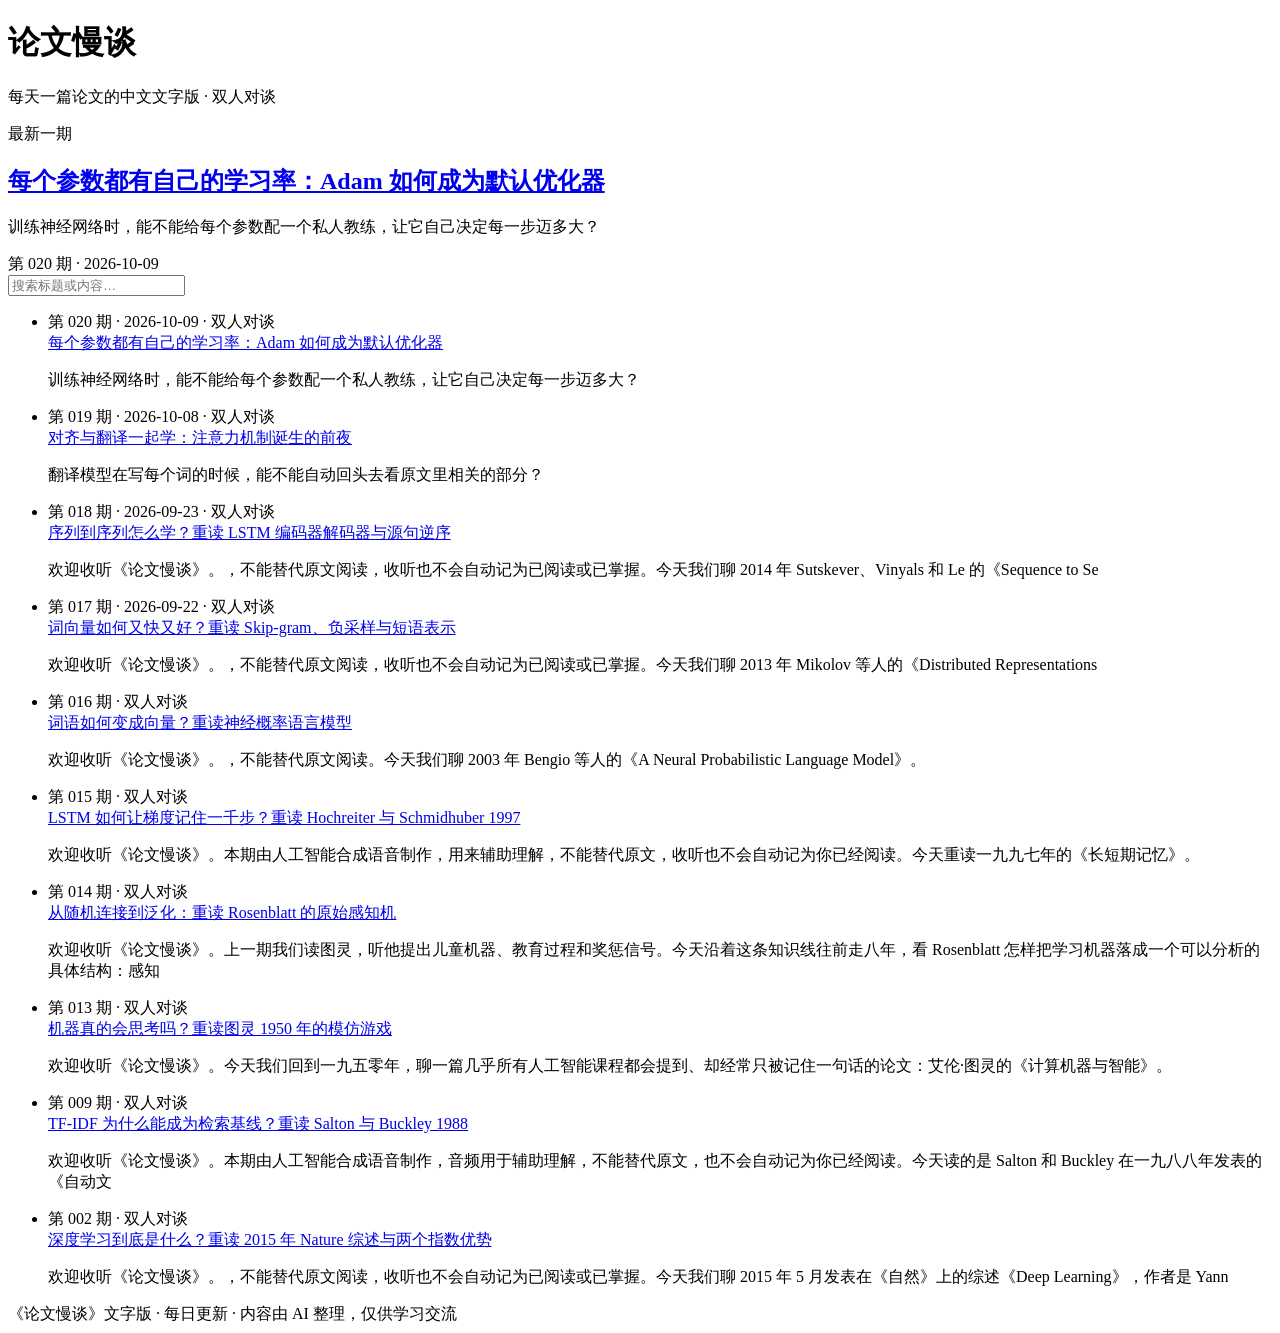
==== index.html @ fa06c76e "论文慢谈文字版博客 (1/4)" ====
<!DOCTYPE html><html lang="zh-CN"><head><title>论文慢谈 · 文字版</title><meta charset="utf-8">
<meta name="viewport" content="width=device-width,initial-scale=1">
<link rel="stylesheet" href="style.css">
</head><body><div class="wrap"><header class="site"><h1>论文慢谈</h1><p>每天一篇论文的中文文字版 · 双人对谈</p></header><div class="hero"><div class="kicker">最新一期</div><h2><a href="posts/020.html">每个参数都有自己的学习率：Adam 如何成为默认优化器</a></h2><p class="ex">训练神经网络时，能不能给每个参数配一个私人教练，让它自己决定每一步迈多大？</p><div class="meta">第 020 期 · 2026-10-09</div></div><div class="search"><input id="q" type="search" placeholder="搜索标题或内容…"></div><ul class="archive"><li><div class="meta">第 020 期 · <span>2026-10-09</span> · 双人对谈</div><a class="t" href="posts/020.html">每个参数都有自己的学习率：Adam 如何成为默认优化器</a><p class="ex">训练神经网络时，能不能给每个参数配一个私人教练，让它自己决定每一步迈多大？</p></li><li><div class="meta">第 019 期 · <span>2026-10-08</span> · 双人对谈</div><a class="t" href="posts/019.html">对齐与翻译一起学：注意力机制诞生的前夜</a><p class="ex">翻译模型在写每个词的时候，能不能自动回头去看原文里相关的部分？</p></li><li><div class="meta">第 018 期 · <span>2026-09-23</span> · 双人对谈</div><a class="t" href="posts/018.html">序列到序列怎么学？重读 LSTM 编码器解码器与源句逆序</a><p class="ex">欢迎收听《论文慢谈》。，不能替代原文阅读，收听也不会自动记为已阅读或已掌握。今天我们聊 2014 年 Sutskever、Vinyals 和 Le 的《Sequence to Se</p></li><li><div class="meta">第 017 期 · <span>2026-09-22</span> · 双人对谈</div><a class="t" href="posts/017.html">词向量如何又快又好？重读 Skip-gram、负采样与短语表示</a><p class="ex">欢迎收听《论文慢谈》。，不能替代原文阅读，收听也不会自动记为已阅读或已掌握。今天我们聊 2013 年 Mikolov 等人的《Distributed Representations</p></li><li><div class="meta">第 016 期 · 双人对谈</div><a class="t" href="posts/016.html">词语如何变成向量？重读神经概率语言模型</a><p class="ex">欢迎收听《论文慢谈》。，不能替代原文阅读。今天我们聊 2003 年 Bengio 等人的《A Neural Probabilistic Language Model》。</p></li><li><div class="meta">第 015 期 · 双人对谈</div><a class="t" href="posts/015.html">LSTM 如何让梯度记住一千步？重读 Hochreiter 与 Schmidhuber 1997</a><p class="ex">欢迎收听《论文慢谈》。本期由人工智能合成语音制作，用来辅助理解，不能替代原文，收听也不会自动记为你已经阅读。今天重读一九九七年的《长短期记忆》。</p></li><li><div class="meta">第 014 期 · 双人对谈</div><a class="t" href="posts/014.html">从随机连接到泛化：重读 Rosenblatt 的原始感知机</a><p class="ex">欢迎收听《论文慢谈》。上一期我们读图灵，听他提出儿童机器、教育过程和奖惩信号。今天沿着这条知识线往前走八年，看 Rosenblatt 怎样把学习机器落成一个可以分析的具体结构：感知</p></li><li><div class="meta">第 013 期 · 双人对谈</div><a class="t" href="posts/013.html">机器真的会思考吗？重读图灵 1950 年的模仿游戏</a><p class="ex">欢迎收听《论文慢谈》。今天我们回到一九五零年，聊一篇几乎所有人工智能课程都会提到、却经常只被记住一句话的论文：艾伦·图灵的《计算机器与智能》。</p></li><li><div class="meta">第 009 期 · 双人对谈</div><a class="t" href="posts/009.html">TF-IDF 为什么能成为检索基线？重读 Salton 与 Buckley 1988</a><p class="ex">欢迎收听《论文慢谈》。本期由人工智能合成语音制作，音频用于辅助理解，不能替代原文，也不会自动记为你已经阅读。今天读的是 Salton 和 Buckley 在一九八八年发表的《自动文</p></li><li><div class="meta">第 002 期 · 双人对谈</div><a class="t" href="posts/002.html">深度学习到底是什么？重读 2015 年 Nature 综述与两个指数优势</a><p class="ex">欢迎收听《论文慢谈》。，不能替代原文阅读，收听也不会自动记为已阅读或已掌握。今天我们聊 2015 年 5 月发表在《自然》上的综述《Deep Learning》，作者是 Yann </p></li></ul><footer class="site">《论文慢谈》文字版 · 每日更新 · 内容由 AI 整理，仅供学习交流</footer></div><script src="app.js"></script></body></html>
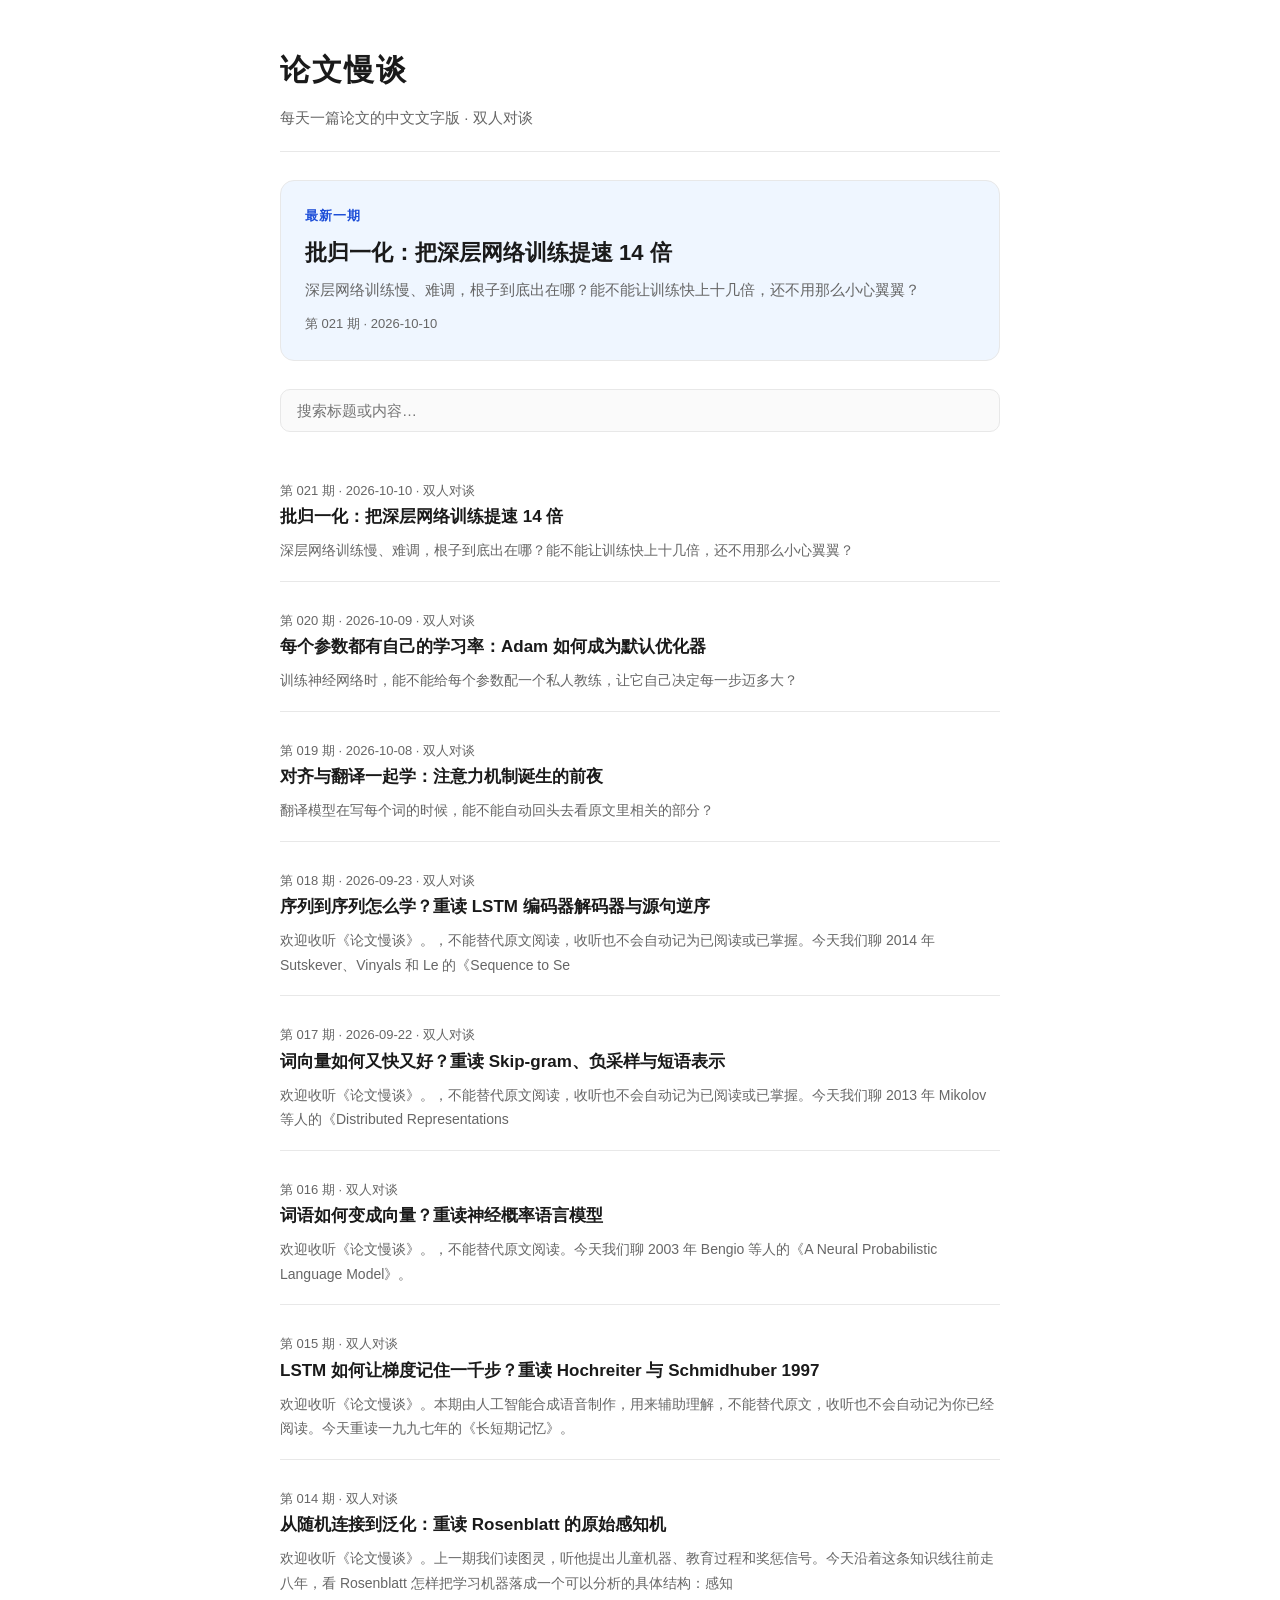
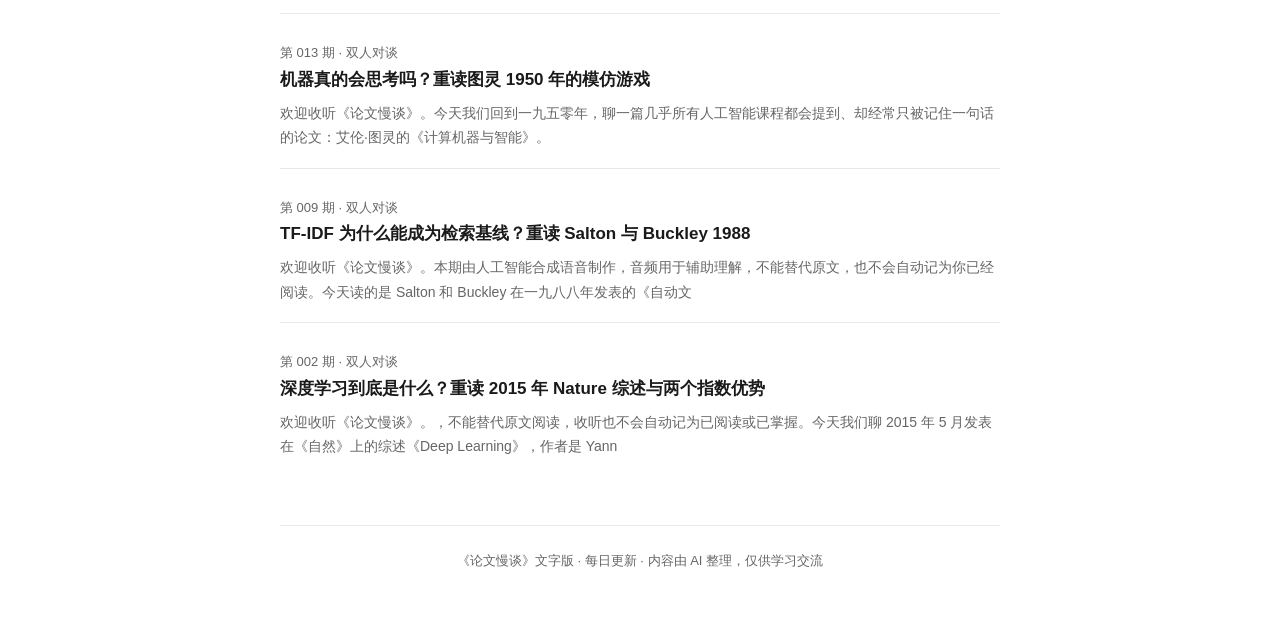
==== commit 16068aee: "paper 021 2026-10-10" ====
--- a/index.html
+++ b/index.html
@@ -1,4 +1,4 @@
 <!DOCTYPE html><html lang="zh-CN"><head><title>论文慢谈 · 文字版</title><meta charset="utf-8">
 <meta name="viewport" content="width=device-width,initial-scale=1">
 <link rel="stylesheet" href="style.css">
-</head><body><div class="wrap"><header class="site"><h1>论文慢谈</h1><p>每天一篇论文的中文文字版 · 双人对谈</p></header><div class="hero"><div class="kicker">最新一期</div><h2><a href="posts/020.html">每个参数都有自己的学习率：Adam 如何成为默认优化器</a></h2><p class="ex">训练神经网络时，能不能给每个参数配一个私人教练，让它自己决定每一步迈多大？</p><div class="meta">第 020 期 · 2026-10-09</div></div><div class="search"><input id="q" type="search" placeholder="搜索标题或内容…"></div><ul class="archive"><li><div class="meta">第 020 期 · <span>2026-10-09</span> · 双人对谈</div><a class="t" href="posts/020.html">每个参数都有自己的学习率：Adam 如何成为默认优化器</a><p class="ex">训练神经网络时，能不能给每个参数配一个私人教练，让它自己决定每一步迈多大？</p></li><li><div class="meta">第 019 期 · <span>2026-10-08</span> · 双人对谈</div><a class="t" href="posts/019.html">对齐与翻译一起学：注意力机制诞生的前夜</a><p class="ex">翻译模型在写每个词的时候，能不能自动回头去看原文里相关的部分？</p></li><li><div class="meta">第 018 期 · <span>2026-09-23</span> · 双人对谈</div><a class="t" href="posts/018.html">序列到序列怎么学？重读 LSTM 编码器解码器与源句逆序</a><p class="ex">欢迎收听《论文慢谈》。，不能替代原文阅读，收听也不会自动记为已阅读或已掌握。今天我们聊 2014 年 Sutskever、Vinyals 和 Le 的《Sequence to Se</p></li><li><div class="meta">第 017 期 · <span>2026-09-22</span> · 双人对谈</div><a class="t" href="posts/017.html">词向量如何又快又好？重读 Skip-gram、负采样与短语表示</a><p class="ex">欢迎收听《论文慢谈》。，不能替代原文阅读，收听也不会自动记为已阅读或已掌握。今天我们聊 2013 年 Mikolov 等人的《Distributed Representations</p></li><li><div class="meta">第 016 期 · 双人对谈</div><a class="t" href="posts/016.html">词语如何变成向量？重读神经概率语言模型</a><p class="ex">欢迎收听《论文慢谈》。，不能替代原文阅读。今天我们聊 2003 年 Bengio 等人的《A Neural Probabilistic Language Model》。</p></li><li><div class="meta">第 015 期 · 双人对谈</div><a class="t" href="posts/015.html">LSTM 如何让梯度记住一千步？重读 Hochreiter 与 Schmidhuber 1997</a><p class="ex">欢迎收听《论文慢谈》。本期由人工智能合成语音制作，用来辅助理解，不能替代原文，收听也不会自动记为你已经阅读。今天重读一九九七年的《长短期记忆》。</p></li><li><div class="meta">第 014 期 · 双人对谈</div><a class="t" href="posts/014.html">从随机连接到泛化：重读 Rosenblatt 的原始感知机</a><p class="ex">欢迎收听《论文慢谈》。上一期我们读图灵，听他提出儿童机器、教育过程和奖惩信号。今天沿着这条知识线往前走八年，看 Rosenblatt 怎样把学习机器落成一个可以分析的具体结构：感知</p></li><li><div class="meta">第 013 期 · 双人对谈</div><a class="t" href="posts/013.html">机器真的会思考吗？重读图灵 1950 年的模仿游戏</a><p class="ex">欢迎收听《论文慢谈》。今天我们回到一九五零年，聊一篇几乎所有人工智能课程都会提到、却经常只被记住一句话的论文：艾伦·图灵的《计算机器与智能》。</p></li><li><div class="meta">第 009 期 · 双人对谈</div><a class="t" href="posts/009.html">TF-IDF 为什么能成为检索基线？重读 Salton 与 Buckley 1988</a><p class="ex">欢迎收听《论文慢谈》。本期由人工智能合成语音制作，音频用于辅助理解，不能替代原文，也不会自动记为你已经阅读。今天读的是 Salton 和 Buckley 在一九八八年发表的《自动文</p></li><li><div class="meta">第 002 期 · 双人对谈</div><a class="t" href="posts/002.html">深度学习到底是什么？重读 2015 年 Nature 综述与两个指数优势</a><p class="ex">欢迎收听《论文慢谈》。，不能替代原文阅读，收听也不会自动记为已阅读或已掌握。今天我们聊 2015 年 5 月发表在《自然》上的综述《Deep Learning》，作者是 Yann </p></li></ul><footer class="site">《论文慢谈》文字版 · 每日更新 · 内容由 AI 整理，仅供学习交流</footer></div><script src="app.js"></script></body></html>+</head><body><div class="wrap"><header class="site"><h1>论文慢谈</h1><p>每天一篇论文的中文文字版 · 双人对谈</p></header><div class="hero"><div class="kicker">最新一期</div><h2><a href="posts/021.html">批归一化：把深层网络训练提速 14 倍</a></h2><p class="ex">深层网络训练慢、难调，根子到底出在哪？能不能让训练快上十几倍，还不用那么小心翼翼？</p><div class="meta">第 021 期 · 2026-10-10</div></div><div class="search"><input id="q" type="search" placeholder="搜索标题或内容…"></div><ul class="archive"><li><div class="meta">第 021 期 · <span>2026-10-10</span> · 双人对谈</div><a class="t" href="posts/021.html">批归一化：把深层网络训练提速 14 倍</a><p class="ex">深层网络训练慢、难调，根子到底出在哪？能不能让训练快上十几倍，还不用那么小心翼翼？</p></li><li><div class="meta">第 020 期 · <span>2026-10-09</span> · 双人对谈</div><a class="t" href="posts/020.html">每个参数都有自己的学习率：Adam 如何成为默认优化器</a><p class="ex">训练神经网络时，能不能给每个参数配一个私人教练，让它自己决定每一步迈多大？</p></li><li><div class="meta">第 019 期 · <span>2026-10-08</span> · 双人对谈</div><a class="t" href="posts/019.html">对齐与翻译一起学：注意力机制诞生的前夜</a><p class="ex">翻译模型在写每个词的时候，能不能自动回头去看原文里相关的部分？</p></li><li><div class="meta">第 018 期 · <span>2026-09-23</span> · 双人对谈</div><a class="t" href="posts/018.html">序列到序列怎么学？重读 LSTM 编码器解码器与源句逆序</a><p class="ex">欢迎收听《论文慢谈》。，不能替代原文阅读，收听也不会自动记为已阅读或已掌握。今天我们聊 2014 年 Sutskever、Vinyals 和 Le 的《Sequence to Se</p></li><li><div class="meta">第 017 期 · <span>2026-09-22</span> · 双人对谈</div><a class="t" href="posts/017.html">词向量如何又快又好？重读 Skip-gram、负采样与短语表示</a><p class="ex">欢迎收听《论文慢谈》。，不能替代原文阅读，收听也不会自动记为已阅读或已掌握。今天我们聊 2013 年 Mikolov 等人的《Distributed Representations</p></li><li><div class="meta">第 016 期 · 双人对谈</div><a class="t" href="posts/016.html">词语如何变成向量？重读神经概率语言模型</a><p class="ex">欢迎收听《论文慢谈》。，不能替代原文阅读。今天我们聊 2003 年 Bengio 等人的《A Neural Probabilistic Language Model》。</p></li><li><div class="meta">第 015 期 · 双人对谈</div><a class="t" href="posts/015.html">LSTM 如何让梯度记住一千步？重读 Hochreiter 与 Schmidhuber 1997</a><p class="ex">欢迎收听《论文慢谈》。本期由人工智能合成语音制作，用来辅助理解，不能替代原文，收听也不会自动记为你已经阅读。今天重读一九九七年的《长短期记忆》。</p></li><li><div class="meta">第 014 期 · 双人对谈</div><a class="t" href="posts/014.html">从随机连接到泛化：重读 Rosenblatt 的原始感知机</a><p class="ex">欢迎收听《论文慢谈》。上一期我们读图灵，听他提出儿童机器、教育过程和奖惩信号。今天沿着这条知识线往前走八年，看 Rosenblatt 怎样把学习机器落成一个可以分析的具体结构：感知</p></li><li><div class="meta">第 013 期 · 双人对谈</div><a class="t" href="posts/013.html">机器真的会思考吗？重读图灵 1950 年的模仿游戏</a><p class="ex">欢迎收听《论文慢谈》。今天我们回到一九五零年，聊一篇几乎所有人工智能课程都会提到、却经常只被记住一句话的论文：艾伦·图灵的《计算机器与智能》。</p></li><li><div class="meta">第 009 期 · 双人对谈</div><a class="t" href="posts/009.html">TF-IDF 为什么能成为检索基线？重读 Salton 与 Buckley 1988</a><p class="ex">欢迎收听《论文慢谈》。本期由人工智能合成语音制作，音频用于辅助理解，不能替代原文，也不会自动记为你已经阅读。今天读的是 Salton 和 Buckley 在一九八八年发表的《自动文</p></li><li><div class="meta">第 002 期 · 双人对谈</div><a class="t" href="posts/002.html">深度学习到底是什么？重读 2015 年 Nature 综述与两个指数优势</a><p class="ex">欢迎收听《论文慢谈》。，不能替代原文阅读，收听也不会自动记为已阅读或已掌握。今天我们聊 2015 年 5 月发表在《自然》上的综述《Deep Learning》，作者是 Yann </p></li></ul><footer class="site">《论文慢谈》文字版 · 每日更新 · 内容由 AI 整理，仅供学习交流</footer></div><script src="app.js"></script></body></html>
--- a/style.css
+++ b/style.css
@@ -0,0 +1,40 @@
+:root{--bg:#fff;--fg:#1a1a1a;--muted:#666;--line:#e8e8e8;--accent:#1d4ed8;--accent-soft:#eff6ff;--card:#fafafa}
+@media(prefers-color-scheme:dark){:root{--bg:#0f1115;--fg:#e8e8e8;--muted:#9aa0aa;--line:#262a33;--accent:#7aa5ff;--accent-soft:#16203a;--card:#15181e}}
+*{box-sizing:border-box}
+body{margin:0;background:var(--bg);color:var(--fg);font-family:-apple-system,BlinkMacSystemFont,"PingFang SC","Hiragino Sans GB","Microsoft YaHei",sans-serif;line-height:1.75;-webkit-font-smoothing:antialiased}
+.wrap{max-width:760px;margin:0 auto;padding:0 20px}
+header.site{padding:44px 0 20px;border-bottom:1px solid var(--line)}
+header.site h1{margin:0;font-size:30px;letter-spacing:2px}
+header.site p{margin:8px 0 0;color:var(--muted);font-size:15px}
+.hero{background:var(--accent-soft);border:1px solid var(--line);border-radius:14px;padding:24px;margin:28px 0}
+.hero .kicker{font-size:13px;color:var(--accent);font-weight:700;letter-spacing:1px}
+.hero h2{margin:8px 0;font-size:22px;line-height:1.5}
+.hero h2 a{color:var(--fg);text-decoration:none}
+.hero h2 a:hover{color:var(--accent)}
+.hero p.ex{color:var(--muted);font-size:15px;margin:8px 0 0}
+.meta{font-size:13px;color:var(--muted);margin-top:10px}
+.search{margin:8px 0 20px}
+.search input{width:100%;padding:12px 16px;font-size:15px;border:1px solid var(--line);border-radius:10px;background:var(--card);color:var(--fg);outline:none}
+.search input:focus{border-color:var(--accent)}
+ul.archive{list-style:none;margin:0;padding:0}
+ul.archive li{border-bottom:1px solid var(--line);padding:18px 0}
+ul.archive li:last-child{border-bottom:none}
+ul.archive a.t{font-size:17px;font-weight:700;color:var(--fg);text-decoration:none}
+ul.archive a.t:hover{color:var(--accent)}
+ul.archive .ex{color:var(--muted);font-size:14px;margin:6px 0 0}
+.seg{display:flex;gap:12px;margin:22px 0}
+.seg .who{flex:0 0 52px;text-align:center}
+.seg .avatar{width:44px;height:44px;border-radius:50%;display:flex;align-items:center;justify-content:center;font-weight:700;font-size:17px;color:#fff;margin:0 auto}
+.seg.host .avatar{background:#1d4ed8}
+.seg.guest .avatar{background:#0d9488}
+.seg .who .role{font-size:11px;color:var(--muted);margin-top:4px}
+.seg .bubble{flex:1;background:var(--card);border:1px solid var(--line);border-radius:4px 14px 14px 14px;padding:12px 16px;font-size:16px}
+.seg .bubble p{margin:0}
+.paper-box{background:var(--card);border:1px solid var(--line);border-radius:12px;padding:16px 20px;margin:24px 0;font-size:14px;color:var(--muted)}
+.paper-box b{color:var(--fg)}
+.post-nav{display:flex;justify-content:space-between;margin:36px 0;gap:12px}
+.post-nav a{color:var(--accent);text-decoration:none;font-size:15px}
+.back{margin:20px 0 0;display:inline-block;color:var(--accent);text-decoration:none;font-size:14px}
+footer.site{border-top:1px solid var(--line);margin-top:48px;padding:24px 0 48px;color:var(--muted);font-size:13px;text-align:center}
+h1.post-title{font-size:26px;line-height:1.5;margin:12px 0 4px}
+@media(max-width:560px){.seg .who{flex:0 0 44px}.seg .avatar{width:36px;height:36px;font-size:15px}}
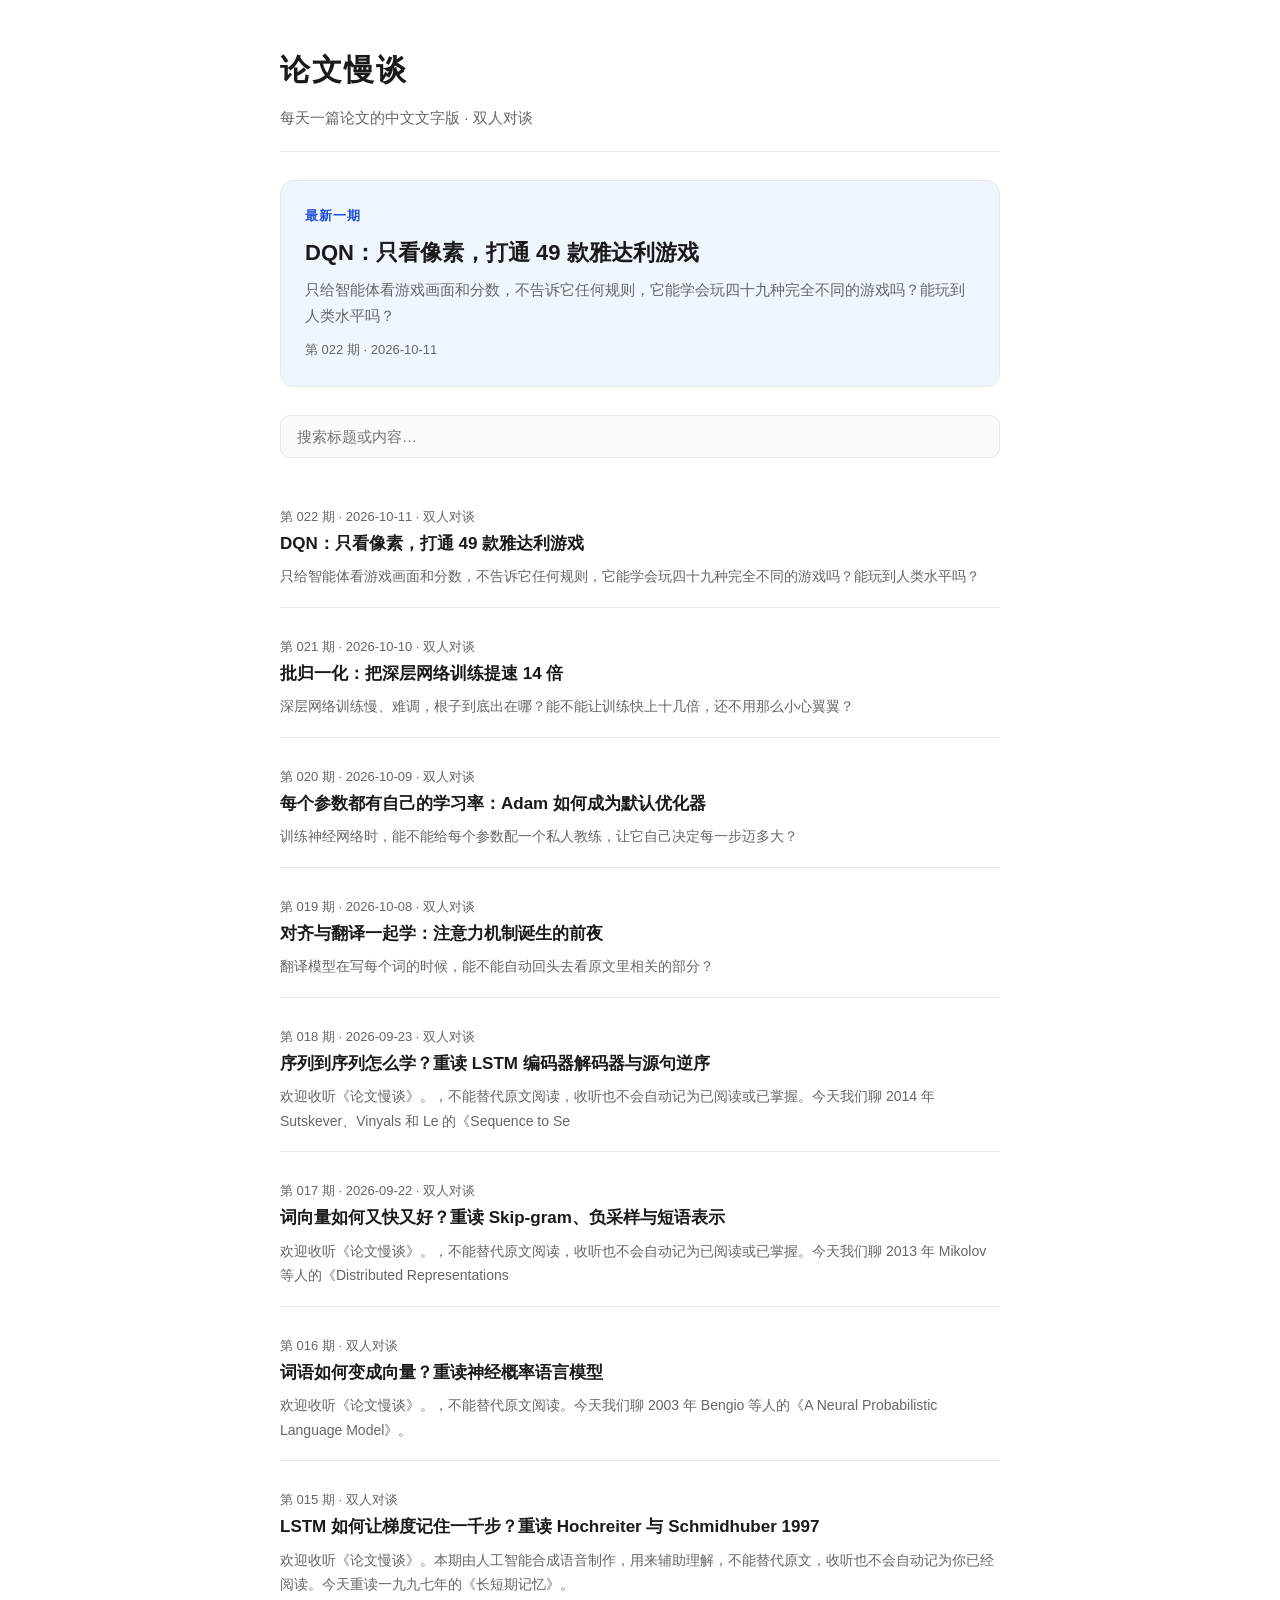
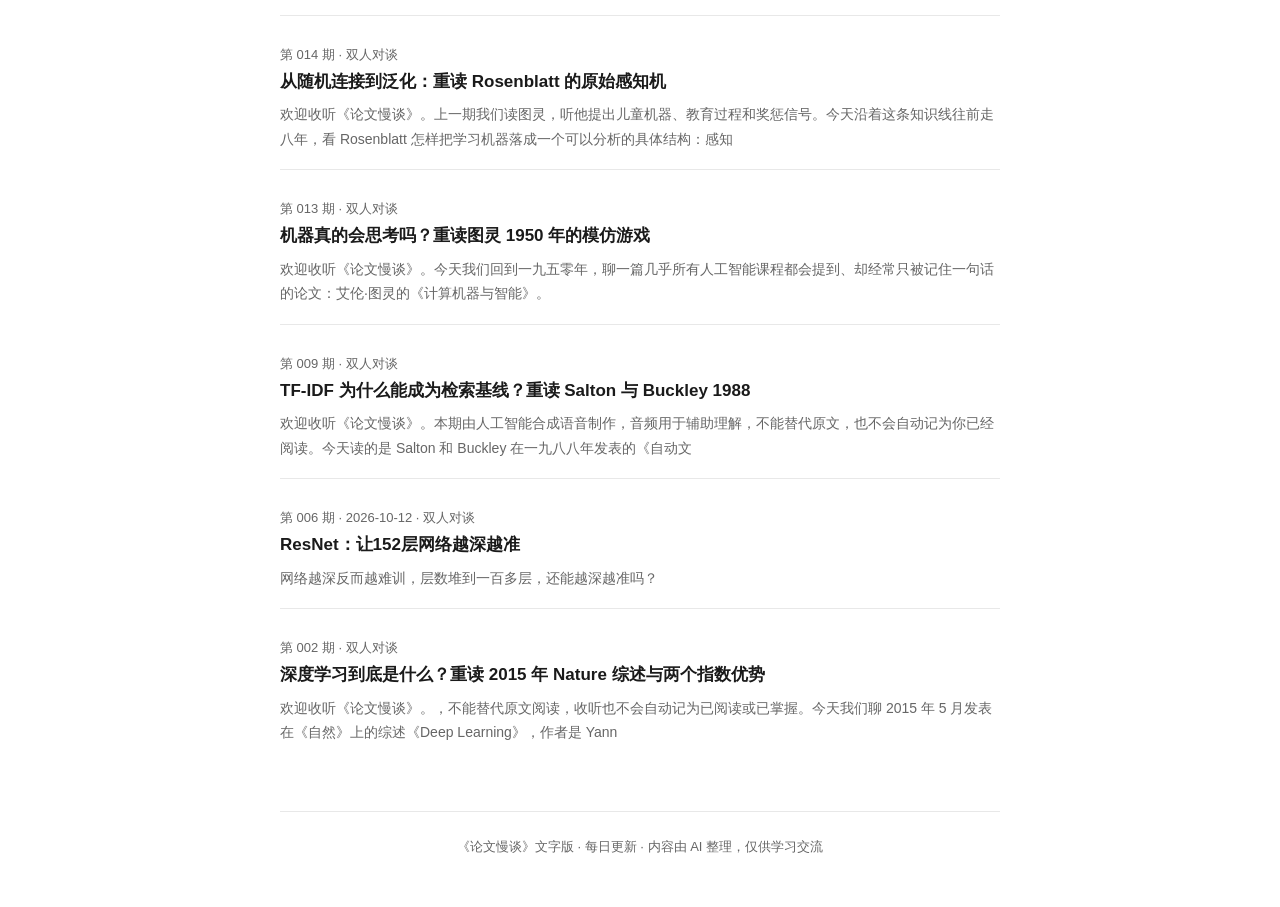
==== commit ce785b3e: "paper 022+006 2026-10-12" ====
--- a/index.html
+++ b/index.html
@@ -1,4 +1,4 @@
 <!DOCTYPE html><html lang="zh-CN"><head><title>论文慢谈 · 文字版</title><meta charset="utf-8">
 <meta name="viewport" content="width=device-width,initial-scale=1">
 <link rel="stylesheet" href="style.css">
-</head><body><div class="wrap"><header class="site"><h1>论文慢谈</h1><p>每天一篇论文的中文文字版 · 双人对谈</p></header><div class="hero"><div class="kicker">最新一期</div><h2><a href="posts/021.html">批归一化：把深层网络训练提速 14 倍</a></h2><p class="ex">深层网络训练慢、难调，根子到底出在哪？能不能让训练快上十几倍，还不用那么小心翼翼？</p><div class="meta">第 021 期 · 2026-10-10</div></div><div class="search"><input id="q" type="search" placeholder="搜索标题或内容…"></div><ul class="archive"><li><div class="meta">第 021 期 · <span>2026-10-10</span> · 双人对谈</div><a class="t" href="posts/021.html">批归一化：把深层网络训练提速 14 倍</a><p class="ex">深层网络训练慢、难调，根子到底出在哪？能不能让训练快上十几倍，还不用那么小心翼翼？</p></li><li><div class="meta">第 020 期 · <span>2026-10-09</span> · 双人对谈</div><a class="t" href="posts/020.html">每个参数都有自己的学习率：Adam 如何成为默认优化器</a><p class="ex">训练神经网络时，能不能给每个参数配一个私人教练，让它自己决定每一步迈多大？</p></li><li><div class="meta">第 019 期 · <span>2026-10-08</span> · 双人对谈</div><a class="t" href="posts/019.html">对齐与翻译一起学：注意力机制诞生的前夜</a><p class="ex">翻译模型在写每个词的时候，能不能自动回头去看原文里相关的部分？</p></li><li><div class="meta">第 018 期 · <span>2026-09-23</span> · 双人对谈</div><a class="t" href="posts/018.html">序列到序列怎么学？重读 LSTM 编码器解码器与源句逆序</a><p class="ex">欢迎收听《论文慢谈》。，不能替代原文阅读，收听也不会自动记为已阅读或已掌握。今天我们聊 2014 年 Sutskever、Vinyals 和 Le 的《Sequence to Se</p></li><li><div class="meta">第 017 期 · <span>2026-09-22</span> · 双人对谈</div><a class="t" href="posts/017.html">词向量如何又快又好？重读 Skip-gram、负采样与短语表示</a><p class="ex">欢迎收听《论文慢谈》。，不能替代原文阅读，收听也不会自动记为已阅读或已掌握。今天我们聊 2013 年 Mikolov 等人的《Distributed Representations</p></li><li><div class="meta">第 016 期 · 双人对谈</div><a class="t" href="posts/016.html">词语如何变成向量？重读神经概率语言模型</a><p class="ex">欢迎收听《论文慢谈》。，不能替代原文阅读。今天我们聊 2003 年 Bengio 等人的《A Neural Probabilistic Language Model》。</p></li><li><div class="meta">第 015 期 · 双人对谈</div><a class="t" href="posts/015.html">LSTM 如何让梯度记住一千步？重读 Hochreiter 与 Schmidhuber 1997</a><p class="ex">欢迎收听《论文慢谈》。本期由人工智能合成语音制作，用来辅助理解，不能替代原文，收听也不会自动记为你已经阅读。今天重读一九九七年的《长短期记忆》。</p></li><li><div class="meta">第 014 期 · 双人对谈</div><a class="t" href="posts/014.html">从随机连接到泛化：重读 Rosenblatt 的原始感知机</a><p class="ex">欢迎收听《论文慢谈》。上一期我们读图灵，听他提出儿童机器、教育过程和奖惩信号。今天沿着这条知识线往前走八年，看 Rosenblatt 怎样把学习机器落成一个可以分析的具体结构：感知</p></li><li><div class="meta">第 013 期 · 双人对谈</div><a class="t" href="posts/013.html">机器真的会思考吗？重读图灵 1950 年的模仿游戏</a><p class="ex">欢迎收听《论文慢谈》。今天我们回到一九五零年，聊一篇几乎所有人工智能课程都会提到、却经常只被记住一句话的论文：艾伦·图灵的《计算机器与智能》。</p></li><li><div class="meta">第 009 期 · 双人对谈</div><a class="t" href="posts/009.html">TF-IDF 为什么能成为检索基线？重读 Salton 与 Buckley 1988</a><p class="ex">欢迎收听《论文慢谈》。本期由人工智能合成语音制作，音频用于辅助理解，不能替代原文，也不会自动记为你已经阅读。今天读的是 Salton 和 Buckley 在一九八八年发表的《自动文</p></li><li><div class="meta">第 002 期 · 双人对谈</div><a class="t" href="posts/002.html">深度学习到底是什么？重读 2015 年 Nature 综述与两个指数优势</a><p class="ex">欢迎收听《论文慢谈》。，不能替代原文阅读，收听也不会自动记为已阅读或已掌握。今天我们聊 2015 年 5 月发表在《自然》上的综述《Deep Learning》，作者是 Yann </p></li></ul><footer class="site">《论文慢谈》文字版 · 每日更新 · 内容由 AI 整理，仅供学习交流</footer></div><script src="app.js"></script></body></html>+</head><body><div class="wrap"><header class="site"><h1>论文慢谈</h1><p>每天一篇论文的中文文字版 · 双人对谈</p></header><div class="hero"><div class="kicker">最新一期</div><h2><a href="posts/022.html">DQN：只看像素，打通 49 款雅达利游戏</a></h2><p class="ex">只给智能体看游戏画面和分数，不告诉它任何规则，它能学会玩四十九种完全不同的游戏吗？能玩到人类水平吗？</p><div class="meta">第 022 期 · 2026-10-11</div></div><div class="search"><input id="q" type="search" placeholder="搜索标题或内容…"></div><ul class="archive"><li><div class="meta">第 022 期 · <span>2026-10-11</span> · 双人对谈</div><a class="t" href="posts/022.html">DQN：只看像素，打通 49 款雅达利游戏</a><p class="ex">只给智能体看游戏画面和分数，不告诉它任何规则，它能学会玩四十九种完全不同的游戏吗？能玩到人类水平吗？</p></li><li><div class="meta">第 021 期 · <span>2026-10-10</span> · 双人对谈</div><a class="t" href="posts/021.html">批归一化：把深层网络训练提速 14 倍</a><p class="ex">深层网络训练慢、难调，根子到底出在哪？能不能让训练快上十几倍，还不用那么小心翼翼？</p></li><li><div class="meta">第 020 期 · <span>2026-10-09</span> · 双人对谈</div><a class="t" href="posts/020.html">每个参数都有自己的学习率：Adam 如何成为默认优化器</a><p class="ex">训练神经网络时，能不能给每个参数配一个私人教练，让它自己决定每一步迈多大？</p></li><li><div class="meta">第 019 期 · <span>2026-10-08</span> · 双人对谈</div><a class="t" href="posts/019.html">对齐与翻译一起学：注意力机制诞生的前夜</a><p class="ex">翻译模型在写每个词的时候，能不能自动回头去看原文里相关的部分？</p></li><li><div class="meta">第 018 期 · <span>2026-09-23</span> · 双人对谈</div><a class="t" href="posts/018.html">序列到序列怎么学？重读 LSTM 编码器解码器与源句逆序</a><p class="ex">欢迎收听《论文慢谈》。，不能替代原文阅读，收听也不会自动记为已阅读或已掌握。今天我们聊 2014 年 Sutskever、Vinyals 和 Le 的《Sequence to Se</p></li><li><div class="meta">第 017 期 · <span>2026-09-22</span> · 双人对谈</div><a class="t" href="posts/017.html">词向量如何又快又好？重读 Skip-gram、负采样与短语表示</a><p class="ex">欢迎收听《论文慢谈》。，不能替代原文阅读，收听也不会自动记为已阅读或已掌握。今天我们聊 2013 年 Mikolov 等人的《Distributed Representations</p></li><li><div class="meta">第 016 期 · 双人对谈</div><a class="t" href="posts/016.html">词语如何变成向量？重读神经概率语言模型</a><p class="ex">欢迎收听《论文慢谈》。，不能替代原文阅读。今天我们聊 2003 年 Bengio 等人的《A Neural Probabilistic Language Model》。</p></li><li><div class="meta">第 015 期 · 双人对谈</div><a class="t" href="posts/015.html">LSTM 如何让梯度记住一千步？重读 Hochreiter 与 Schmidhuber 1997</a><p class="ex">欢迎收听《论文慢谈》。本期由人工智能合成语音制作，用来辅助理解，不能替代原文，收听也不会自动记为你已经阅读。今天重读一九九七年的《长短期记忆》。</p></li><li><div class="meta">第 014 期 · 双人对谈</div><a class="t" href="posts/014.html">从随机连接到泛化：重读 Rosenblatt 的原始感知机</a><p class="ex">欢迎收听《论文慢谈》。上一期我们读图灵，听他提出儿童机器、教育过程和奖惩信号。今天沿着这条知识线往前走八年，看 Rosenblatt 怎样把学习机器落成一个可以分析的具体结构：感知</p></li><li><div class="meta">第 013 期 · 双人对谈</div><a class="t" href="posts/013.html">机器真的会思考吗？重读图灵 1950 年的模仿游戏</a><p class="ex">欢迎收听《论文慢谈》。今天我们回到一九五零年，聊一篇几乎所有人工智能课程都会提到、却经常只被记住一句话的论文：艾伦·图灵的《计算机器与智能》。</p></li><li><div class="meta">第 009 期 · 双人对谈</div><a class="t" href="posts/009.html">TF-IDF 为什么能成为检索基线？重读 Salton 与 Buckley 1988</a><p class="ex">欢迎收听《论文慢谈》。本期由人工智能合成语音制作，音频用于辅助理解，不能替代原文，也不会自动记为你已经阅读。今天读的是 Salton 和 Buckley 在一九八八年发表的《自动文</p></li><li><div class="meta">第 006 期 · <span>2026-10-12</span> · 双人对谈</div><a class="t" href="posts/006.html">ResNet：让152层网络越深越准</a><p class="ex">网络越深反而越难训，层数堆到一百多层，还能越深越准吗？</p></li><li><div class="meta">第 002 期 · 双人对谈</div><a class="t" href="posts/002.html">深度学习到底是什么？重读 2015 年 Nature 综述与两个指数优势</a><p class="ex">欢迎收听《论文慢谈》。，不能替代原文阅读，收听也不会自动记为已阅读或已掌握。今天我们聊 2015 年 5 月发表在《自然》上的综述《Deep Learning》，作者是 Yann </p></li></ul><footer class="site">《论文慢谈》文字版 · 每日更新 · 内容由 AI 整理，仅供学习交流</footer></div><script src="app.js"></script></body></html>
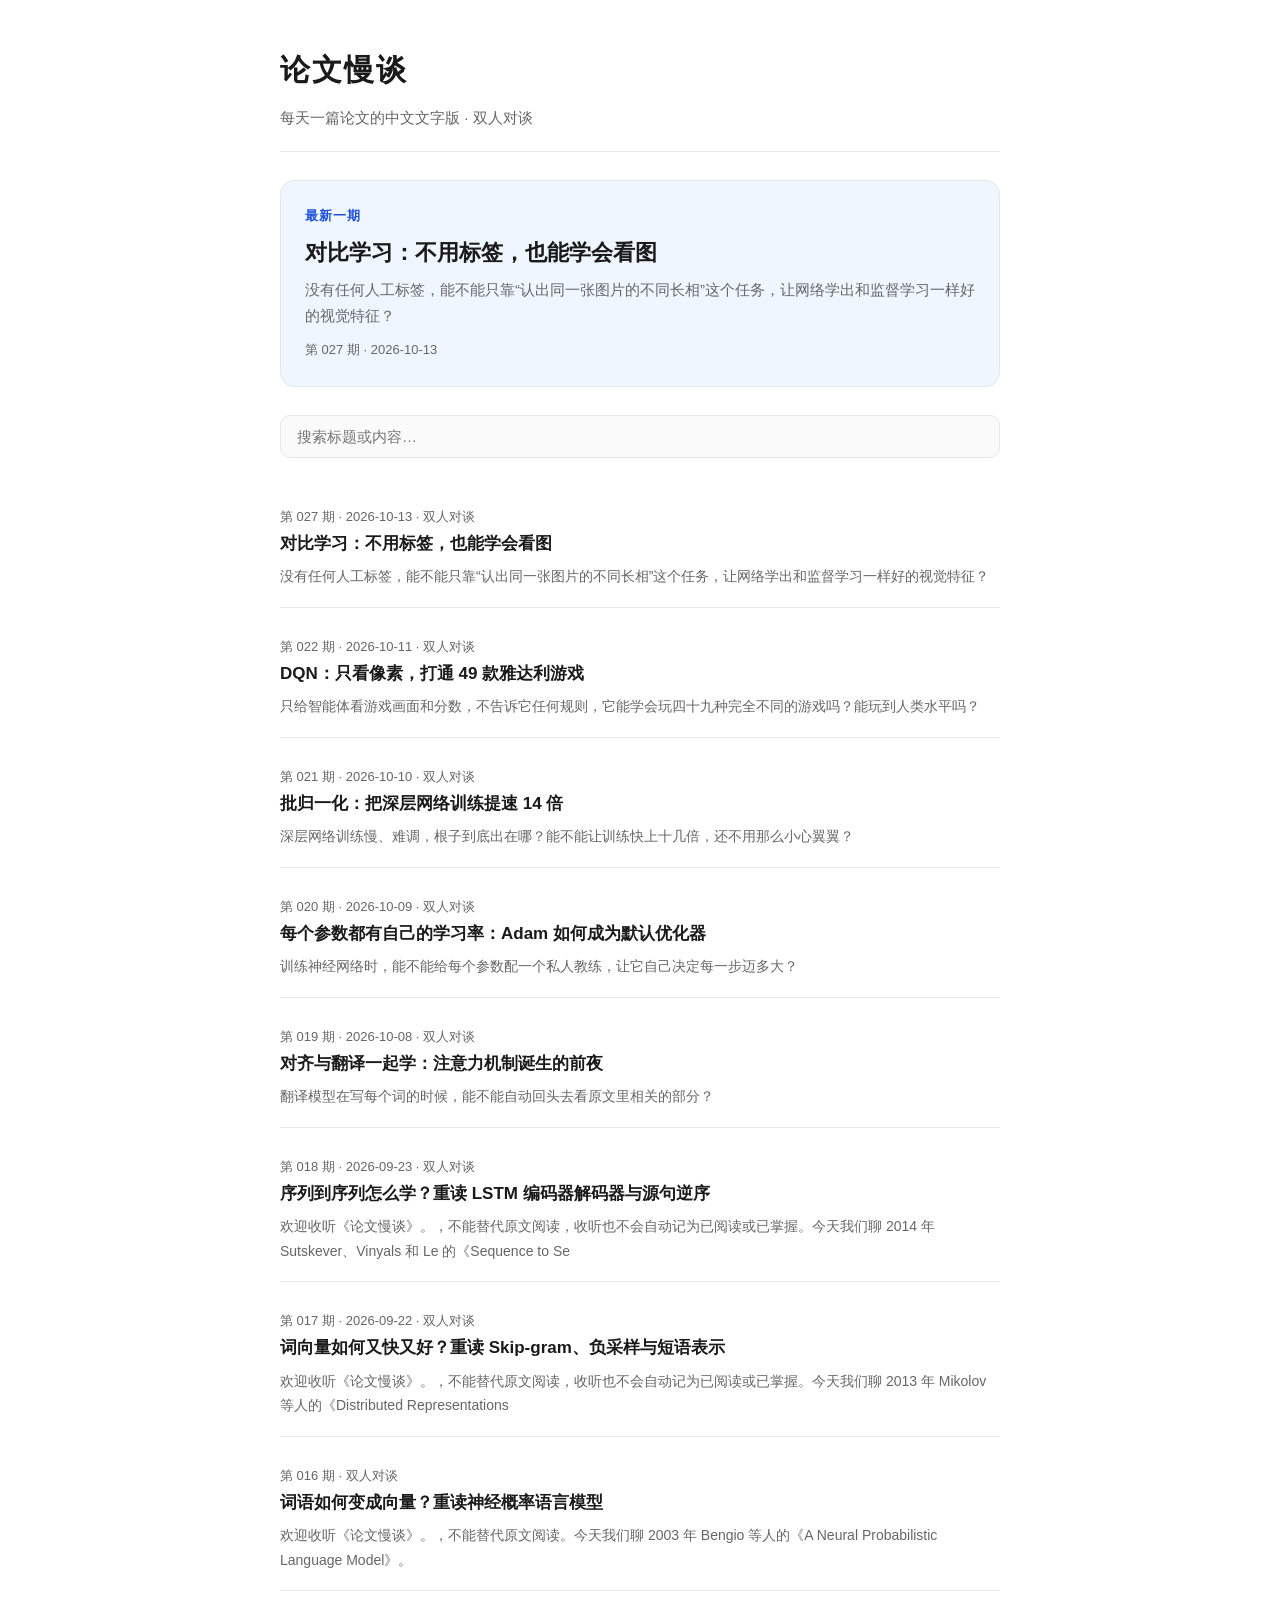
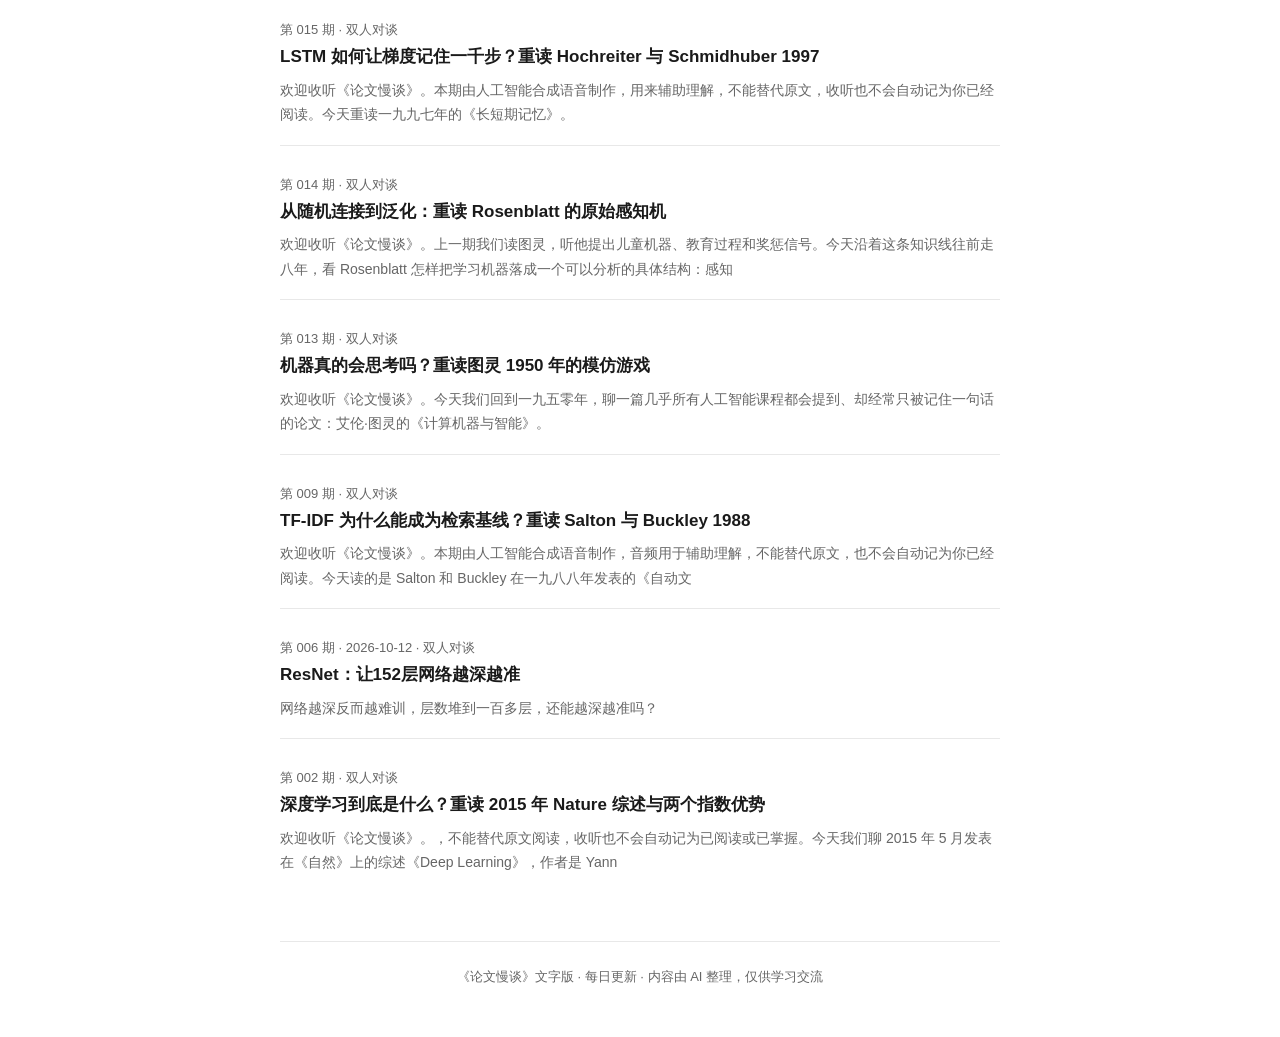
==== commit bed4c737: "paper 027 2026-10-13" ====
--- a/index.html
+++ b/index.html
@@ -1,4 +1,4 @@
 <!DOCTYPE html><html lang="zh-CN"><head><title>论文慢谈 · 文字版</title><meta charset="utf-8">
 <meta name="viewport" content="width=device-width,initial-scale=1">
 <link rel="stylesheet" href="style.css">
-</head><body><div class="wrap"><header class="site"><h1>论文慢谈</h1><p>每天一篇论文的中文文字版 · 双人对谈</p></header><div class="hero"><div class="kicker">最新一期</div><h2><a href="posts/022.html">DQN：只看像素，打通 49 款雅达利游戏</a></h2><p class="ex">只给智能体看游戏画面和分数，不告诉它任何规则，它能学会玩四十九种完全不同的游戏吗？能玩到人类水平吗？</p><div class="meta">第 022 期 · 2026-10-11</div></div><div class="search"><input id="q" type="search" placeholder="搜索标题或内容…"></div><ul class="archive"><li><div class="meta">第 022 期 · <span>2026-10-11</span> · 双人对谈</div><a class="t" href="posts/022.html">DQN：只看像素，打通 49 款雅达利游戏</a><p class="ex">只给智能体看游戏画面和分数，不告诉它任何规则，它能学会玩四十九种完全不同的游戏吗？能玩到人类水平吗？</p></li><li><div class="meta">第 021 期 · <span>2026-10-10</span> · 双人对谈</div><a class="t" href="posts/021.html">批归一化：把深层网络训练提速 14 倍</a><p class="ex">深层网络训练慢、难调，根子到底出在哪？能不能让训练快上十几倍，还不用那么小心翼翼？</p></li><li><div class="meta">第 020 期 · <span>2026-10-09</span> · 双人对谈</div><a class="t" href="posts/020.html">每个参数都有自己的学习率：Adam 如何成为默认优化器</a><p class="ex">训练神经网络时，能不能给每个参数配一个私人教练，让它自己决定每一步迈多大？</p></li><li><div class="meta">第 019 期 · <span>2026-10-08</span> · 双人对谈</div><a class="t" href="posts/019.html">对齐与翻译一起学：注意力机制诞生的前夜</a><p class="ex">翻译模型在写每个词的时候，能不能自动回头去看原文里相关的部分？</p></li><li><div class="meta">第 018 期 · <span>2026-09-23</span> · 双人对谈</div><a class="t" href="posts/018.html">序列到序列怎么学？重读 LSTM 编码器解码器与源句逆序</a><p class="ex">欢迎收听《论文慢谈》。，不能替代原文阅读，收听也不会自动记为已阅读或已掌握。今天我们聊 2014 年 Sutskever、Vinyals 和 Le 的《Sequence to Se</p></li><li><div class="meta">第 017 期 · <span>2026-09-22</span> · 双人对谈</div><a class="t" href="posts/017.html">词向量如何又快又好？重读 Skip-gram、负采样与短语表示</a><p class="ex">欢迎收听《论文慢谈》。，不能替代原文阅读，收听也不会自动记为已阅读或已掌握。今天我们聊 2013 年 Mikolov 等人的《Distributed Representations</p></li><li><div class="meta">第 016 期 · 双人对谈</div><a class="t" href="posts/016.html">词语如何变成向量？重读神经概率语言模型</a><p class="ex">欢迎收听《论文慢谈》。，不能替代原文阅读。今天我们聊 2003 年 Bengio 等人的《A Neural Probabilistic Language Model》。</p></li><li><div class="meta">第 015 期 · 双人对谈</div><a class="t" href="posts/015.html">LSTM 如何让梯度记住一千步？重读 Hochreiter 与 Schmidhuber 1997</a><p class="ex">欢迎收听《论文慢谈》。本期由人工智能合成语音制作，用来辅助理解，不能替代原文，收听也不会自动记为你已经阅读。今天重读一九九七年的《长短期记忆》。</p></li><li><div class="meta">第 014 期 · 双人对谈</div><a class="t" href="posts/014.html">从随机连接到泛化：重读 Rosenblatt 的原始感知机</a><p class="ex">欢迎收听《论文慢谈》。上一期我们读图灵，听他提出儿童机器、教育过程和奖惩信号。今天沿着这条知识线往前走八年，看 Rosenblatt 怎样把学习机器落成一个可以分析的具体结构：感知</p></li><li><div class="meta">第 013 期 · 双人对谈</div><a class="t" href="posts/013.html">机器真的会思考吗？重读图灵 1950 年的模仿游戏</a><p class="ex">欢迎收听《论文慢谈》。今天我们回到一九五零年，聊一篇几乎所有人工智能课程都会提到、却经常只被记住一句话的论文：艾伦·图灵的《计算机器与智能》。</p></li><li><div class="meta">第 009 期 · 双人对谈</div><a class="t" href="posts/009.html">TF-IDF 为什么能成为检索基线？重读 Salton 与 Buckley 1988</a><p class="ex">欢迎收听《论文慢谈》。本期由人工智能合成语音制作，音频用于辅助理解，不能替代原文，也不会自动记为你已经阅读。今天读的是 Salton 和 Buckley 在一九八八年发表的《自动文</p></li><li><div class="meta">第 006 期 · <span>2026-10-12</span> · 双人对谈</div><a class="t" href="posts/006.html">ResNet：让152层网络越深越准</a><p class="ex">网络越深反而越难训，层数堆到一百多层，还能越深越准吗？</p></li><li><div class="meta">第 002 期 · 双人对谈</div><a class="t" href="posts/002.html">深度学习到底是什么？重读 2015 年 Nature 综述与两个指数优势</a><p class="ex">欢迎收听《论文慢谈》。，不能替代原文阅读，收听也不会自动记为已阅读或已掌握。今天我们聊 2015 年 5 月发表在《自然》上的综述《Deep Learning》，作者是 Yann </p></li></ul><footer class="site">《论文慢谈》文字版 · 每日更新 · 内容由 AI 整理，仅供学习交流</footer></div><script src="app.js"></script></body></html>+</head><body><div class="wrap"><header class="site"><h1>论文慢谈</h1><p>每天一篇论文的中文文字版 · 双人对谈</p></header><div class="hero"><div class="kicker">最新一期</div><h2><a href="posts/027.html">对比学习：不用标签，也能学会看图</a></h2><p class="ex">没有任何人工标签，能不能只靠“认出同一张图片的不同长相”这个任务，让网络学出和监督学习一样好的视觉特征？</p><div class="meta">第 027 期 · 2026-10-13</div></div><div class="search"><input id="q" type="search" placeholder="搜索标题或内容…"></div><ul class="archive"><li><div class="meta">第 027 期 · <span>2026-10-13</span> · 双人对谈</div><a class="t" href="posts/027.html">对比学习：不用标签，也能学会看图</a><p class="ex">没有任何人工标签，能不能只靠“认出同一张图片的不同长相”这个任务，让网络学出和监督学习一样好的视觉特征？</p></li><li><div class="meta">第 022 期 · <span>2026-10-11</span> · 双人对谈</div><a class="t" href="posts/022.html">DQN：只看像素，打通 49 款雅达利游戏</a><p class="ex">只给智能体看游戏画面和分数，不告诉它任何规则，它能学会玩四十九种完全不同的游戏吗？能玩到人类水平吗？</p></li><li><div class="meta">第 021 期 · <span>2026-10-10</span> · 双人对谈</div><a class="t" href="posts/021.html">批归一化：把深层网络训练提速 14 倍</a><p class="ex">深层网络训练慢、难调，根子到底出在哪？能不能让训练快上十几倍，还不用那么小心翼翼？</p></li><li><div class="meta">第 020 期 · <span>2026-10-09</span> · 双人对谈</div><a class="t" href="posts/020.html">每个参数都有自己的学习率：Adam 如何成为默认优化器</a><p class="ex">训练神经网络时，能不能给每个参数配一个私人教练，让它自己决定每一步迈多大？</p></li><li><div class="meta">第 019 期 · <span>2026-10-08</span> · 双人对谈</div><a class="t" href="posts/019.html">对齐与翻译一起学：注意力机制诞生的前夜</a><p class="ex">翻译模型在写每个词的时候，能不能自动回头去看原文里相关的部分？</p></li><li><div class="meta">第 018 期 · <span>2026-09-23</span> · 双人对谈</div><a class="t" href="posts/018.html">序列到序列怎么学？重读 LSTM 编码器解码器与源句逆序</a><p class="ex">欢迎收听《论文慢谈》。，不能替代原文阅读，收听也不会自动记为已阅读或已掌握。今天我们聊 2014 年 Sutskever、Vinyals 和 Le 的《Sequence to Se</p></li><li><div class="meta">第 017 期 · <span>2026-09-22</span> · 双人对谈</div><a class="t" href="posts/017.html">词向量如何又快又好？重读 Skip-gram、负采样与短语表示</a><p class="ex">欢迎收听《论文慢谈》。，不能替代原文阅读，收听也不会自动记为已阅读或已掌握。今天我们聊 2013 年 Mikolov 等人的《Distributed Representations</p></li><li><div class="meta">第 016 期 · 双人对谈</div><a class="t" href="posts/016.html">词语如何变成向量？重读神经概率语言模型</a><p class="ex">欢迎收听《论文慢谈》。，不能替代原文阅读。今天我们聊 2003 年 Bengio 等人的《A Neural Probabilistic Language Model》。</p></li><li><div class="meta">第 015 期 · 双人对谈</div><a class="t" href="posts/015.html">LSTM 如何让梯度记住一千步？重读 Hochreiter 与 Schmidhuber 1997</a><p class="ex">欢迎收听《论文慢谈》。本期由人工智能合成语音制作，用来辅助理解，不能替代原文，收听也不会自动记为你已经阅读。今天重读一九九七年的《长短期记忆》。</p></li><li><div class="meta">第 014 期 · 双人对谈</div><a class="t" href="posts/014.html">从随机连接到泛化：重读 Rosenblatt 的原始感知机</a><p class="ex">欢迎收听《论文慢谈》。上一期我们读图灵，听他提出儿童机器、教育过程和奖惩信号。今天沿着这条知识线往前走八年，看 Rosenblatt 怎样把学习机器落成一个可以分析的具体结构：感知</p></li><li><div class="meta">第 013 期 · 双人对谈</div><a class="t" href="posts/013.html">机器真的会思考吗？重读图灵 1950 年的模仿游戏</a><p class="ex">欢迎收听《论文慢谈》。今天我们回到一九五零年，聊一篇几乎所有人工智能课程都会提到、却经常只被记住一句话的论文：艾伦·图灵的《计算机器与智能》。</p></li><li><div class="meta">第 009 期 · 双人对谈</div><a class="t" href="posts/009.html">TF-IDF 为什么能成为检索基线？重读 Salton 与 Buckley 1988</a><p class="ex">欢迎收听《论文慢谈》。本期由人工智能合成语音制作，音频用于辅助理解，不能替代原文，也不会自动记为你已经阅读。今天读的是 Salton 和 Buckley 在一九八八年发表的《自动文</p></li><li><div class="meta">第 006 期 · <span>2026-10-12</span> · 双人对谈</div><a class="t" href="posts/006.html">ResNet：让152层网络越深越准</a><p class="ex">网络越深反而越难训，层数堆到一百多层，还能越深越准吗？</p></li><li><div class="meta">第 002 期 · 双人对谈</div><a class="t" href="posts/002.html">深度学习到底是什么？重读 2015 年 Nature 综述与两个指数优势</a><p class="ex">欢迎收听《论文慢谈》。，不能替代原文阅读，收听也不会自动记为已阅读或已掌握。今天我们聊 2015 年 5 月发表在《自然》上的综述《Deep Learning》，作者是 Yann </p></li></ul><footer class="site">《论文慢谈》文字版 · 每日更新 · 内容由 AI 整理，仅供学习交流</footer></div><script src="app.js"></script></body></html>
